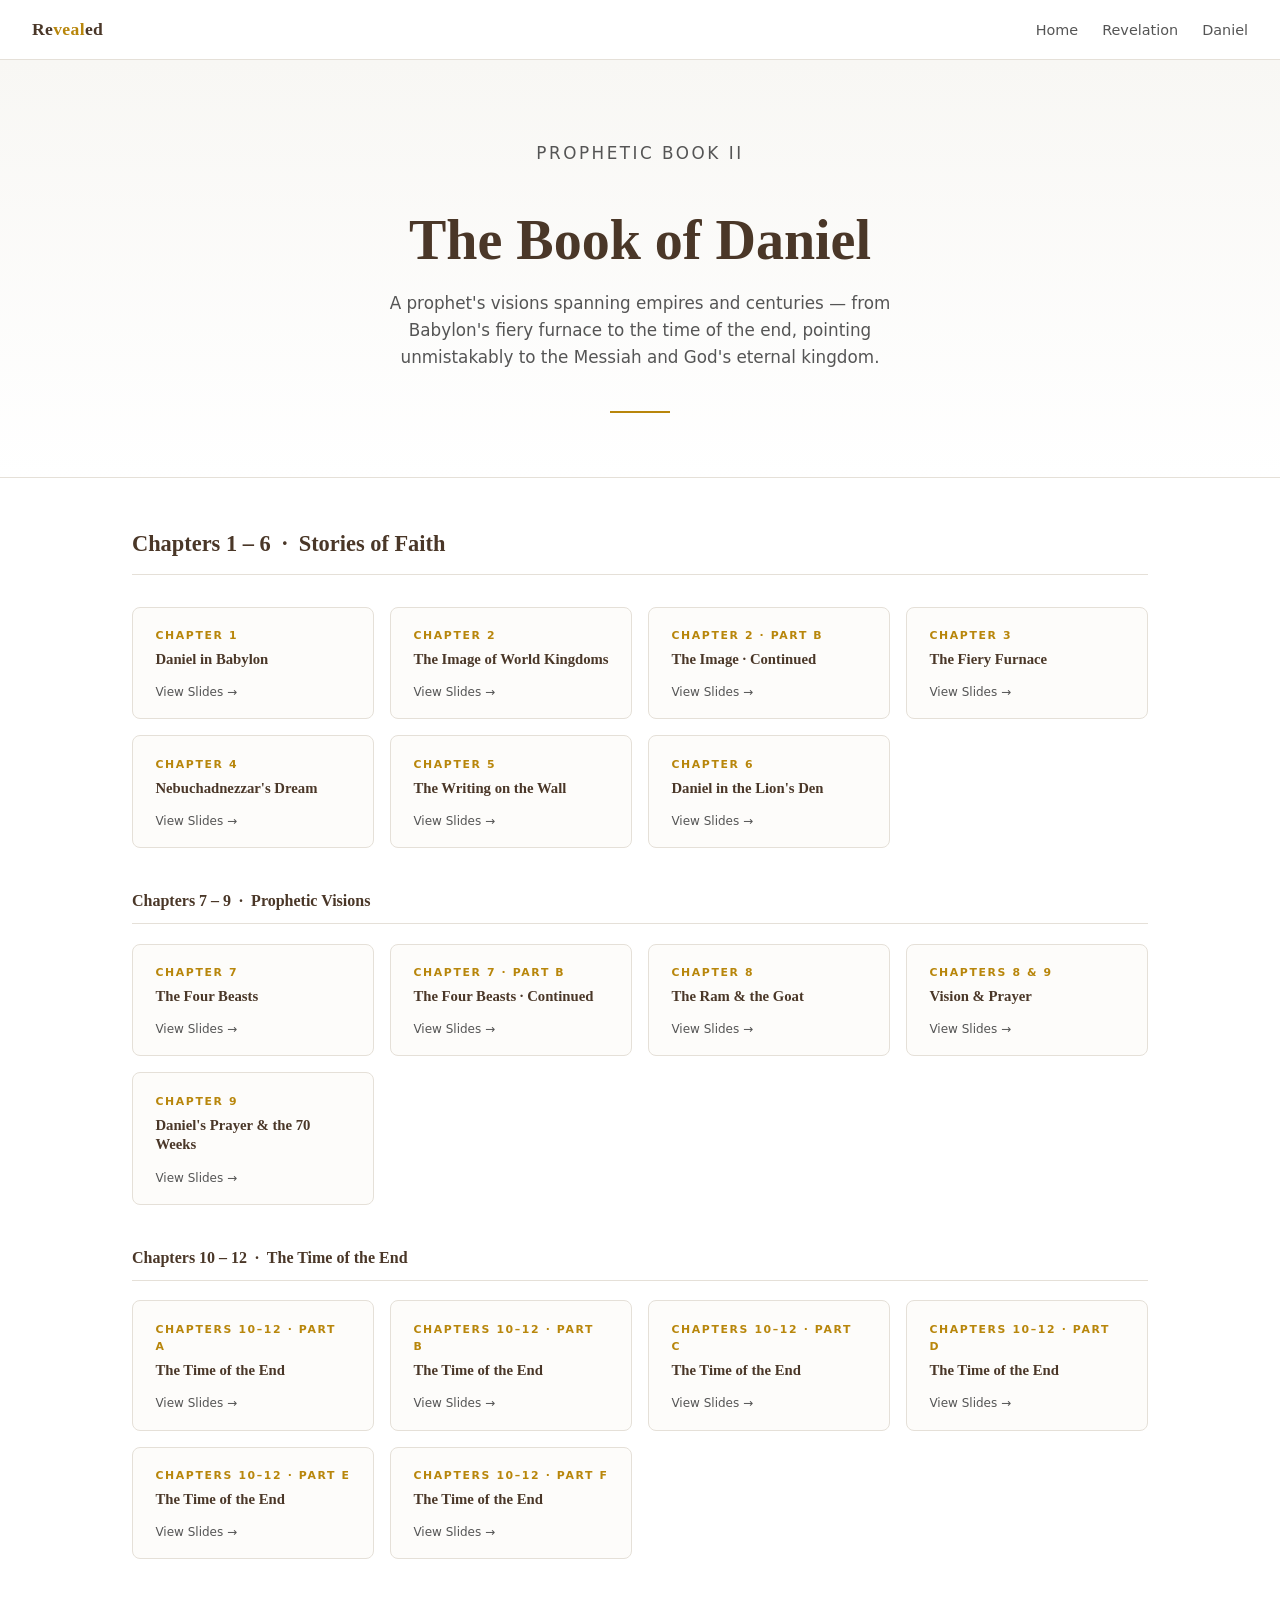
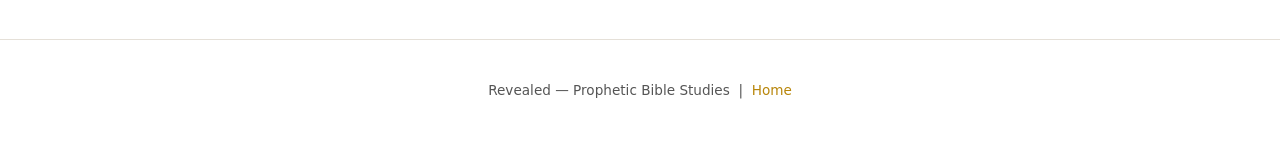
==== daniel.html @ 1c11ea84 "Add chapter navigation — Revelation and Daniel chapter list pages with dynamic viewer - Add revelati" ====
<!DOCTYPE html>
<html lang="en">
<head>
  <meta charset="UTF-8" />
  <meta name="viewport" content="width=device-width, initial-scale=1.0" />
  <title>The Book of Daniel — Revealed</title>
  <link rel="stylesheet" href="assets/style.css" />
</head>
<body>

  <nav>
    <a class="nav-brand" href="index.html">Re<span>veal</span>ed</a>
    <ul class="nav-links">
      <li><a href="index.html">Home</a></li>
      <li><a href="revelation.html">Revelation</a></li>
      <li><a href="daniel.html">Daniel</a></li>
    </ul>
  </nav>

  <section class="hero">
    <p class="hero-eyebrow">Prophetic Book II</p>
    <h1>The Book of Daniel</h1>
    <p>A prophet's visions spanning empires and centuries — from Babylon's fiery furnace to the time of the end, pointing unmistakably to the Messiah and God's eternal kingdom.</p>
    <div class="hero-divider"></div>
  </section>

  <section class="chapter-list-section">

    <h2 class="section-title">Chapters 1 – 6 &nbsp;&middot;&nbsp; Stories of Faith</h2>
    <div class="chapter-grid">

      <a class="chapter-card" href="viewer.html?file=Daniel/Daniel-1.pps&title=Daniel%20Chapter%201&book=The%20Book%20of%20Daniel&sub=Daniel%20in%20Babylon&back=daniel.html&backLabel=Daniel">
        <span class="chapter-label">Chapter 1</span>
        <h3>Daniel in Babylon</h3>
        <span class="chapter-arrow">View Slides &rarr;</span>
      </a>

      <a class="chapter-card" href="viewer.html?file=Daniel/Daniel-2.pps&title=Daniel%20Chapter%202&book=The%20Book%20of%20Daniel&sub=The%20Image%20of%20World%20Kingdoms&back=daniel.html&backLabel=Daniel">
        <span class="chapter-label">Chapter 2</span>
        <h3>The Image of World Kingdoms</h3>
        <span class="chapter-arrow">View Slides &rarr;</span>
      </a>

      <a class="chapter-card" href="viewer.html?file=Daniel/Daniel-2b.pps&title=Daniel%20Chapter%202B&book=The%20Book%20of%20Daniel&sub=The%20Image%20%C2%B7%20Continued&back=daniel.html&backLabel=Daniel">
        <span class="chapter-label">Chapter 2 &middot; Part B</span>
        <h3>The Image &middot; Continued</h3>
        <span class="chapter-arrow">View Slides &rarr;</span>
      </a>

      <a class="chapter-card" href="viewer.html?file=Daniel/Daniel-3.pps&title=Daniel%20Chapter%203&book=The%20Book%20of%20Daniel&sub=The%20Fiery%20Furnace&back=daniel.html&backLabel=Daniel">
        <span class="chapter-label">Chapter 3</span>
        <h3>The Fiery Furnace</h3>
        <span class="chapter-arrow">View Slides &rarr;</span>
      </a>

      <a class="chapter-card" href="viewer.html?file=Daniel/Daniel-4.pps&title=Daniel%20Chapter%204&book=The%20Book%20of%20Daniel&sub=Nebuchadnezzar%27s%20Dream&back=daniel.html&backLabel=Daniel">
        <span class="chapter-label">Chapter 4</span>
        <h3>Nebuchadnezzar's Dream</h3>
        <span class="chapter-arrow">View Slides &rarr;</span>
      </a>

      <a class="chapter-card" href="viewer.html?file=Daniel/Daniel-5.pps&title=Daniel%20Chapter%205&book=The%20Book%20of%20Daniel&sub=The%20Writing%20on%20the%20Wall&back=daniel.html&backLabel=Daniel">
        <span class="chapter-label">Chapter 5</span>
        <h3>The Writing on the Wall</h3>
        <span class="chapter-arrow">View Slides &rarr;</span>
      </a>

      <a class="chapter-card" href="viewer.html?file=Daniel/Daniel-6.pps&title=Daniel%20Chapter%206&book=The%20Book%20of%20Daniel&sub=Daniel%20in%20the%20Lion%27s%20Den&back=daniel.html&backLabel=Daniel">
        <span class="chapter-label">Chapter 6</span>
        <h3>Daniel in the Lion's Den</h3>
        <span class="chapter-arrow">View Slides &rarr;</span>
      </a>

    </div>

    <h2 class="chapter-divider">Chapters 7 – 9 &nbsp;&middot;&nbsp; Prophetic Visions</h2>
    <div class="chapter-grid">

      <a class="chapter-card" href="viewer.html?file=Daniel/DANIEL%207-.pps&title=Daniel%20Chapter%207&book=The%20Book%20of%20Daniel&sub=The%20Four%20Beasts&back=daniel.html&backLabel=Daniel">
        <span class="chapter-label">Chapter 7</span>
        <h3>The Four Beasts</h3>
        <span class="chapter-arrow">View Slides &rarr;</span>
      </a>

      <a class="chapter-card" href="viewer.html?file=Daniel/DANIEL%207b-.pps&title=Daniel%20Chapter%207B&book=The%20Book%20of%20Daniel&sub=The%20Four%20Beasts%20%C2%B7%20Continued&back=daniel.html&backLabel=Daniel">
        <span class="chapter-label">Chapter 7 &middot; Part B</span>
        <h3>The Four Beasts &middot; Continued</h3>
        <span class="chapter-arrow">View Slides &rarr;</span>
      </a>

      <a class="chapter-card" href="viewer.html?file=Daniel/DANIEL%208-.pps&title=Daniel%20Chapter%208&book=The%20Book%20of%20Daniel&sub=The%20Ram%20%26%20the%20Goat&back=daniel.html&backLabel=Daniel">
        <span class="chapter-label">Chapter 8</span>
        <h3>The Ram &amp; the Goat</h3>
        <span class="chapter-arrow">View Slides &rarr;</span>
      </a>

      <a class="chapter-card" href="viewer.html?file=Daniel/DANIEL%208%20%26%209.pps&title=Daniel%20Chapters%208%20%26%209&book=The%20Book%20of%20Daniel&sub=Vision%20%26%20Prayer&back=daniel.html&backLabel=Daniel">
        <span class="chapter-label">Chapters 8 &amp; 9</span>
        <h3>Vision &amp; Prayer</h3>
        <span class="chapter-arrow">View Slides &rarr;</span>
      </a>

      <a class="chapter-card" href="viewer.html?file=Daniel/Daniel%209.pps&title=Daniel%20Chapter%209&book=The%20Book%20of%20Daniel&sub=Daniel%27s%20Prayer%20%26%20the%2070%20Weeks&back=daniel.html&backLabel=Daniel">
        <span class="chapter-label">Chapter 9</span>
        <h3>Daniel's Prayer &amp; the 70 Weeks</h3>
        <span class="chapter-arrow">View Slides &rarr;</span>
      </a>

    </div>

    <h2 class="chapter-divider">Chapters 10 – 12 &nbsp;&middot;&nbsp; The Time of the End</h2>
    <div class="chapter-grid">

      <a class="chapter-card" href="viewer.html?file=Daniel/DANIEL%2010-12A.pps&title=Daniel%2010%E2%80%9312%20%C2%B7%20Part%20A&book=The%20Book%20of%20Daniel&sub=The%20Time%20of%20the%20End&back=daniel.html&backLabel=Daniel">
        <span class="chapter-label">Chapters 10–12 &middot; Part A</span>
        <h3>The Time of the End</h3>
        <span class="chapter-arrow">View Slides &rarr;</span>
      </a>

      <a class="chapter-card" href="viewer.html?file=Daniel/DANIEL%2010-12B.pps&title=Daniel%2010%E2%80%9312%20%C2%B7%20Part%20B&book=The%20Book%20of%20Daniel&sub=The%20Time%20of%20the%20End&back=daniel.html&backLabel=Daniel">
        <span class="chapter-label">Chapters 10–12 &middot; Part B</span>
        <h3>The Time of the End</h3>
        <span class="chapter-arrow">View Slides &rarr;</span>
      </a>

      <a class="chapter-card" href="viewer.html?file=Daniel/DANIEL%2010-12C.pps&title=Daniel%2010%E2%80%9312%20%C2%B7%20Part%20C&book=The%20Book%20of%20Daniel&sub=The%20Time%20of%20the%20End&back=daniel.html&backLabel=Daniel">
        <span class="chapter-label">Chapters 10–12 &middot; Part C</span>
        <h3>The Time of the End</h3>
        <span class="chapter-arrow">View Slides &rarr;</span>
      </a>

      <a class="chapter-card" href="viewer.html?file=Daniel/DANIEL%2010-12D.pps&title=Daniel%2010%E2%80%9312%20%C2%B7%20Part%20D&book=The%20Book%20of%20Daniel&sub=The%20Time%20of%20the%20End&back=daniel.html&backLabel=Daniel">
        <span class="chapter-label">Chapters 10–12 &middot; Part D</span>
        <h3>The Time of the End</h3>
        <span class="chapter-arrow">View Slides &rarr;</span>
      </a>

      <a class="chapter-card" href="viewer.html?file=Daniel/DANIEL%2010-12E.pps&title=Daniel%2010%E2%80%9312%20%C2%B7%20Part%20E&book=The%20Book%20of%20Daniel&sub=The%20Time%20of%20the%20End&back=daniel.html&backLabel=Daniel">
        <span class="chapter-label">Chapters 10–12 &middot; Part E</span>
        <h3>The Time of the End</h3>
        <span class="chapter-arrow">View Slides &rarr;</span>
      </a>

      <a class="chapter-card" href="viewer.html?file=Daniel/DANIEL%2010-12F.pps&title=Daniel%2010%E2%80%9312%20%C2%B7%20Part%20F&book=The%20Book%20of%20Daniel&sub=The%20Time%20of%20the%20End&back=daniel.html&backLabel=Daniel">
        <span class="chapter-label">Chapters 10–12 &middot; Part F</span>
        <h3>The Time of the End</h3>
        <span class="chapter-arrow">View Slides &rarr;</span>
      </a>

    </div>

  </section>

  <footer>
    <p>Revealed &mdash; Prophetic Bible Studies &nbsp;|&nbsp; <a href="index.html">Home</a></p>
  </footer>

</body>
</html>
---- assets/style.css ----
*, *::before, *::after { box-sizing: border-box; margin: 0; padding: 0; }

:root {
  --gold: #b8860b;
  --gold-light: #d4a017;
  --text: #1a1a1a;
  --text-muted: #555;
  --bg: #ffffff;
  --bg-soft: #f8f7f4;
  --bg-card: #fdfcfa;
  --border: #e5e0d8;
  --accent: #4a3728;
  --serif: 'Georgia', 'Times New Roman', serif;
  --sans: 'Segoe UI', system-ui, -apple-system, sans-serif;
}

html { scroll-behavior: smooth; }

body {
  font-family: var(--sans);
  color: var(--text);
  background: var(--bg);
  line-height: 1.6;
}

/* ── NAV ── */
nav {
  position: sticky;
  top: 0;
  z-index: 100;
  background: var(--bg);
  border-bottom: 1px solid var(--border);
  padding: 0 2rem;
  display: flex;
  align-items: center;
  justify-content: space-between;
  height: 60px;
}

.nav-brand {
  font-family: var(--serif);
  font-size: 1.1rem;
  font-weight: bold;
  color: var(--accent);
  text-decoration: none;
  letter-spacing: 0.02em;
}

.nav-brand span { color: var(--gold); }

.nav-links { display: flex; gap: 1.5rem; list-style: none; }
.nav-links a {
  text-decoration: none;
  color: var(--text-muted);
  font-size: 0.9rem;
  transition: color 0.2s;
}
.nav-links a:hover { color: var(--gold); }

/* ── HOME PAGE ── */
.hero {
  text-align: center;
  padding: 5rem 2rem 4rem;
  background: linear-gradient(180deg, var(--bg-soft) 0%, var(--bg) 100%);
  border-bottom: 1px solid var(--border);
}

.hero-eyebrow {
  font-size: 0.8rem;
  letter-spacing: 0.15em;
  text-transform: uppercase;
  color: var(--gold);
  margin-bottom: 1rem;
}

.hero h1 {
  font-family: var(--serif);
  font-size: clamp(2rem, 5vw, 3.5rem);
  color: var(--accent);
  margin-bottom: 1rem;
  line-height: 1.2;
}

.hero p {
  max-width: 560px;
  margin: 0 auto 2.5rem;
  color: var(--text-muted);
  font-size: 1.05rem;
}

.hero-divider {
  width: 60px;
  height: 2px;
  background: var(--gold);
  margin: 0 auto;
}

/* ── BOOK GRID ── */
.books-section {
  padding: 4rem 2rem;
  max-width: 1000px;
  margin: 0 auto;
}

.section-title {
  font-family: var(--serif);
  font-size: 1.4rem;
  color: var(--accent);
  margin-bottom: 2rem;
  padding-bottom: 0.75rem;
  border-bottom: 1px solid var(--border);
}

.books-grid {
  display: grid;
  grid-template-columns: repeat(auto-fill, minmax(280px, 1fr));
  gap: 1.5rem;
}

.book-card {
  background: var(--bg-card);
  border: 1px solid var(--border);
  border-radius: 8px;
  padding: 2rem;
  text-decoration: none;
  color: inherit;
  transition: box-shadow 0.2s, transform 0.2s;
  display: block;
}

.book-card:hover {
  box-shadow: 0 4px 20px rgba(0,0,0,0.08);
  transform: translateY(-2px);
}

.book-card.coming-soon { opacity: 0.5; pointer-events: none; }

.book-number {
  font-size: 0.75rem;
  letter-spacing: 0.12em;
  text-transform: uppercase;
  color: var(--gold);
  margin-bottom: 0.5rem;
}

.book-card h2 {
  font-family: var(--serif);
  font-size: 1.5rem;
  color: var(--accent);
  margin-bottom: 0.75rem;
}

.book-card p {
  font-size: 0.9rem;
  color: var(--text-muted);
  line-height: 1.6;
  margin-bottom: 1.25rem;
}

.book-meta {
  display: flex;
  align-items: center;
  gap: 0.75rem;
  font-size: 0.8rem;
  color: var(--text-muted);
}

.book-meta .tag {
  background: var(--bg-soft);
  border: 1px solid var(--border);
  border-radius: 20px;
  padding: 0.2rem 0.65rem;
}

.book-meta .tag.available {
  background: #f0faf0;
  border-color: #c3e6c3;
  color: #2d6a2d;
}

/* ── CHAPTER PAGE ── */
.chapter-header {
  background: var(--bg-soft);
  border-bottom: 1px solid var(--border);
  padding: 3rem 2rem 2rem;
  text-align: center;
}

.chapter-header .eyebrow {
  font-size: 0.78rem;
  letter-spacing: 0.15em;
  text-transform: uppercase;
  color: var(--gold);
  margin-bottom: 0.75rem;
}

.chapter-header h1 {
  font-family: var(--serif);
  font-size: clamp(1.8rem, 4vw, 2.8rem);
  color: var(--accent);
  margin-bottom: 0.5rem;
}

.chapter-header .subtitle {
  color: var(--text-muted);
  font-size: 1rem;
}

/* ── MODE TOGGLE ── */
.mode-bar {
  display: flex;
  align-items: center;
  justify-content: center;
  gap: 0.5rem;
  padding: 1rem 2rem;
  border-bottom: 1px solid var(--border);
  background: var(--bg);
}

.mode-btn {
  display: flex;
  align-items: center;
  gap: 0.4rem;
  padding: 0.45rem 1.1rem;
  border-radius: 6px;
  border: 1px solid var(--border);
  background: var(--bg);
  color: var(--text-muted);
  font-size: 0.875rem;
  cursor: pointer;
  transition: all 0.2s;
}

.mode-btn:hover { border-color: var(--gold); color: var(--gold); }

.mode-btn.active {
  background: var(--accent);
  border-color: var(--accent);
  color: #fff;
}

/* ── SLIDE VIEW ── */
#slide-view {
  max-width: 800px;
  margin: 0 auto;
  padding: 2.5rem 2rem 4rem;
}

.slide-counter {
  text-align: center;
  font-size: 0.8rem;
  color: var(--text-muted);
  margin-bottom: 1.5rem;
  letter-spacing: 0.05em;
}

.slide-card {
  background: var(--bg-card);
  border: 1px solid var(--border);
  border-radius: 10px;
  padding: 2.5rem;
  min-height: 280px;
  display: flex;
  flex-direction: column;
  justify-content: center;
  margin-bottom: 1.5rem;
}

.slide-tag {
  font-size: 0.75rem;
  letter-spacing: 0.12em;
  text-transform: uppercase;
  color: var(--gold);
  margin-bottom: 1rem;
  font-weight: 600;
}

.slide-card h2 {
  font-family: var(--serif);
  font-size: 1.4rem;
  color: var(--accent);
  margin-bottom: 1.25rem;
  line-height: 1.4;
}

.slide-card .verse {
  font-family: var(--serif);
  font-style: italic;
  font-size: 1.05rem;
  color: var(--accent);
  border-left: 3px solid var(--gold);
  padding-left: 1rem;
  margin-bottom: 1.25rem;
  line-height: 1.7;
}

.slide-card p {
  color: var(--text-muted);
  line-height: 1.75;
  font-size: 0.975rem;
}

.slide-card p + p { margin-top: 0.75rem; }

.slide-nav {
  display: flex;
  align-items: center;
  justify-content: center;
  gap: 1rem;
}

.slide-nav button {
  display: flex;
  align-items: center;
  gap: 0.4rem;
  padding: 0.6rem 1.4rem;
  border-radius: 6px;
  border: 1px solid var(--border);
  background: var(--bg);
  color: var(--text);
  font-size: 0.9rem;
  cursor: pointer;
  transition: all 0.2s;
}

.slide-nav button:hover:not(:disabled) {
  border-color: var(--gold);
  color: var(--gold);
}

.slide-nav button:disabled { opacity: 0.3; cursor: not-allowed; }

.slide-nav .slide-dots {
  display: flex;
  gap: 5px;
  flex-wrap: wrap;
  justify-content: center;
  max-width: 300px;
}

.slide-dot {
  width: 7px;
  height: 7px;
  border-radius: 50%;
  background: var(--border);
  border: none;
  cursor: pointer;
  padding: 0;
  transition: background 0.2s;
}

.slide-dot.active { background: var(--gold); }

/* ── READER VIEW ── */
#reader-view {
  max-width: 720px;
  margin: 0 auto;
  padding: 3rem 2rem 5rem;
}

.reader-section {
  margin-bottom: 3rem;
}

.reader-section .ref {
  font-size: 0.78rem;
  letter-spacing: 0.12em;
  text-transform: uppercase;
  color: var(--gold);
  font-weight: 600;
  margin-bottom: 0.5rem;
}

.reader-section h3 {
  font-family: var(--serif);
  font-size: 1.3rem;
  color: var(--accent);
  margin-bottom: 1rem;
}

.reader-section blockquote {
  font-family: var(--serif);
  font-style: italic;
  font-size: 1rem;
  color: var(--accent);
  border-left: 3px solid var(--gold);
  padding: 0.75rem 1.25rem;
  margin: 0 0 1rem 0;
  background: var(--bg-soft);
  border-radius: 0 4px 4px 0;
  line-height: 1.7;
}

.reader-section p {
  color: var(--text-muted);
  line-height: 1.8;
  font-size: 0.975rem;
  margin-bottom: 0.75rem;
}

.reader-divider {
  border: none;
  border-top: 1px solid var(--border);
  margin: 3rem 0;
}

/* ── FOOTER ── */
footer {
  text-align: center;
  padding: 2.5rem 2rem;
  border-top: 1px solid var(--border);
  color: var(--text-muted);
  font-size: 0.85rem;
}

footer a { color: var(--gold); text-decoration: none; }

/* ── CHAPTER LIST PAGE ── */
.chapter-list-section {
  max-width: 1080px;
  margin: 0 auto;
  padding: 3rem 2rem 5rem;
}

.chapter-grid {
  display: grid;
  grid-template-columns: repeat(auto-fill, minmax(200px, 1fr));
  gap: 1rem;
}

.chapter-card {
  display: flex;
  flex-direction: column;
  background: var(--bg-card);
  border: 1px solid var(--border);
  border-radius: 8px;
  padding: 1.2rem 1.4rem 1rem;
  text-decoration: none;
  color: inherit;
  transition: box-shadow 0.2s, transform 0.2s, border-color 0.2s;
  gap: 0.35rem;
}

.chapter-card:hover {
  box-shadow: 0 4px 18px rgba(0,0,0,0.09);
  transform: translateY(-2px);
  border-color: var(--gold-light);
}

.chapter-label {
  font-size: 0.68rem;
  letter-spacing: 0.15em;
  text-transform: uppercase;
  color: var(--gold);
  font-weight: 600;
}

.chapter-card h3 {
  font-family: var(--serif);
  font-size: 0.92rem;
  color: var(--accent);
  line-height: 1.35;
  flex: 1;
}

.chapter-arrow {
  font-size: 0.75rem;
  color: var(--text-muted);
  margin-top: 0.5rem;
  transition: color 0.2s;
}

.chapter-card:hover .chapter-arrow { color: var(--gold); }

.chapter-divider {
  font-family: var(--serif);
  font-size: 1rem;
  color: var(--accent);
  margin: 2.5rem 0 1.2rem;
  padding-bottom: 0.6rem;
  border-bottom: 1px solid var(--border);
}

/* Back breadcrumb in chapter header */
.back-crumb {
  display: inline-flex;
  align-items: center;
  gap: 0.3rem;
  font-size: 0.78rem;
  color: var(--text-muted);
  text-decoration: none;
  margin-bottom: 0.75rem;
  transition: color 0.2s;
}
.back-crumb:hover { color: var(--gold); }

/* ── RESPONSIVE ── */
@media (max-width: 600px) {
  nav { padding: 0 1rem; }
  .hero { padding: 3rem 1.5rem 3rem; }
  .books-section { padding: 2.5rem 1.5rem; }
  .slide-card { padding: 1.75rem; }
  #slide-view, #reader-view { padding-left: 1.25rem; padding-right: 1.25rem; }
  .slide-dots { max-width: 200px; }
}
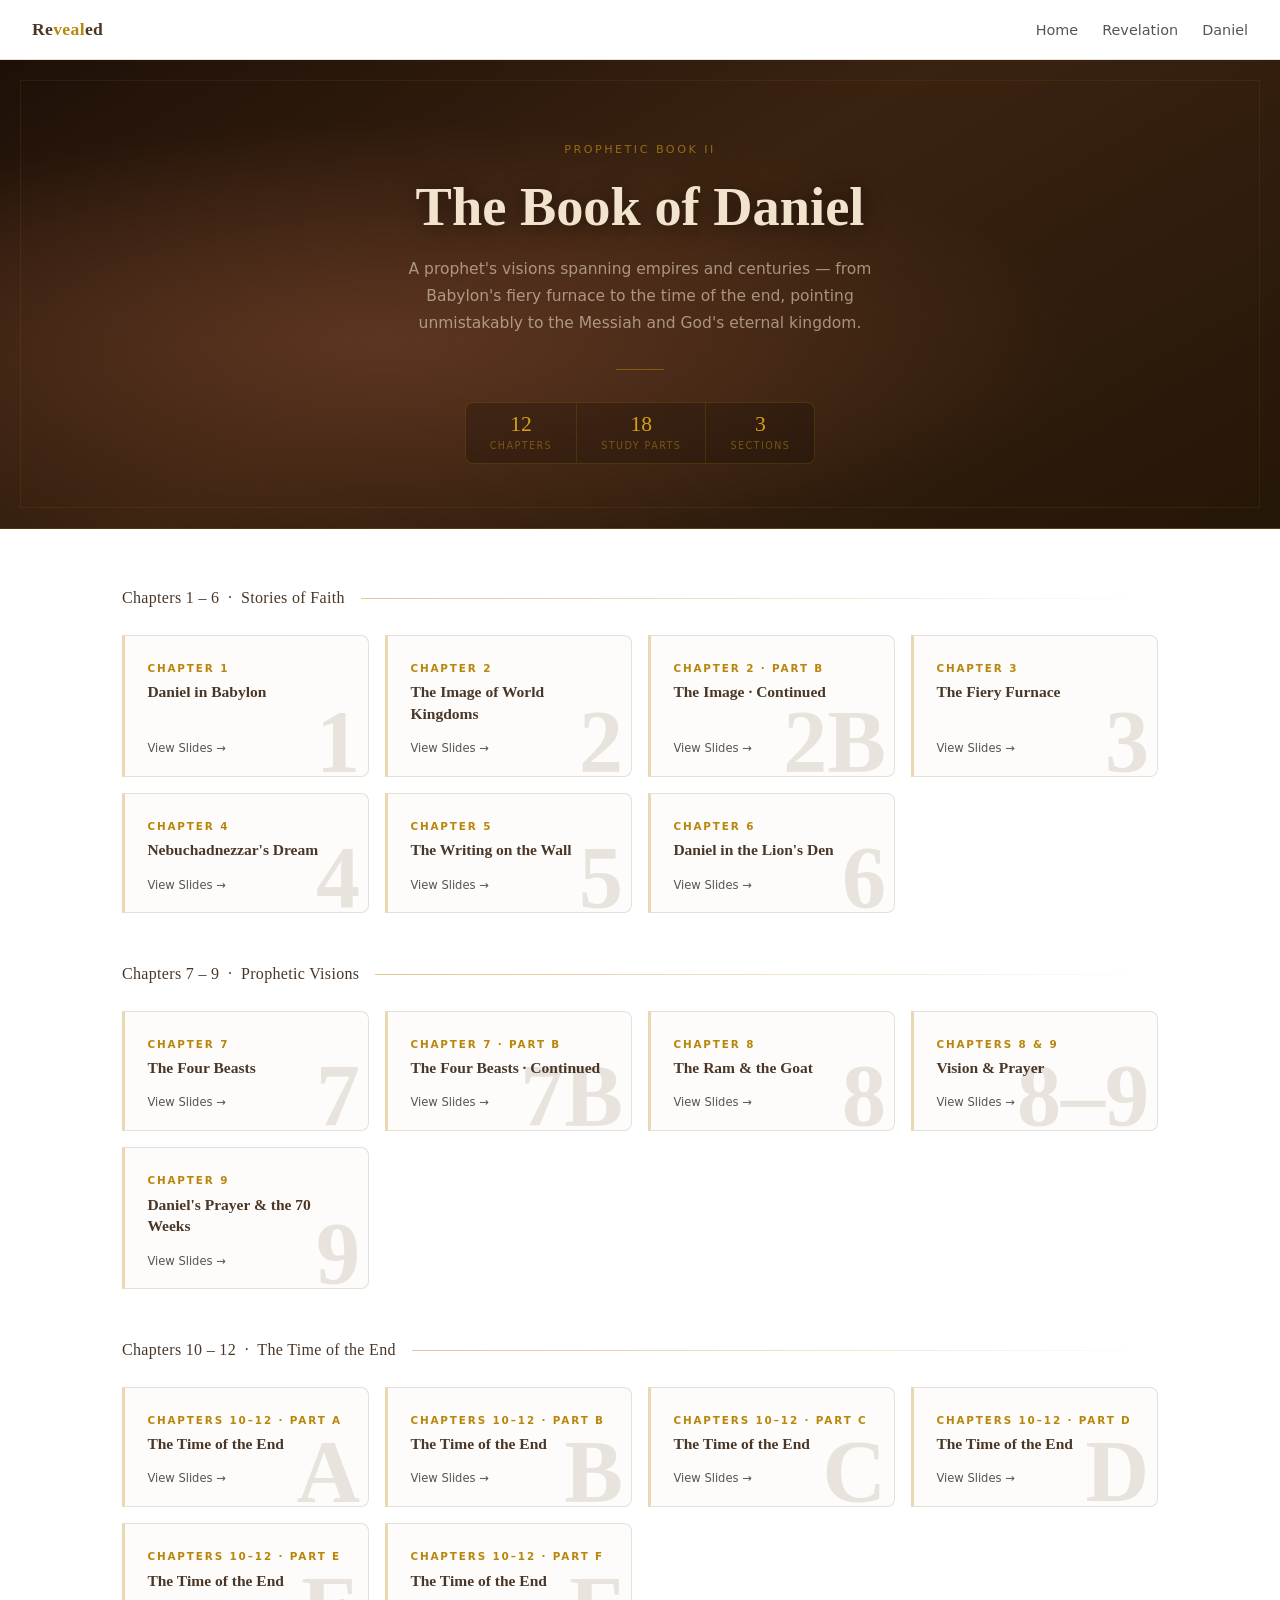
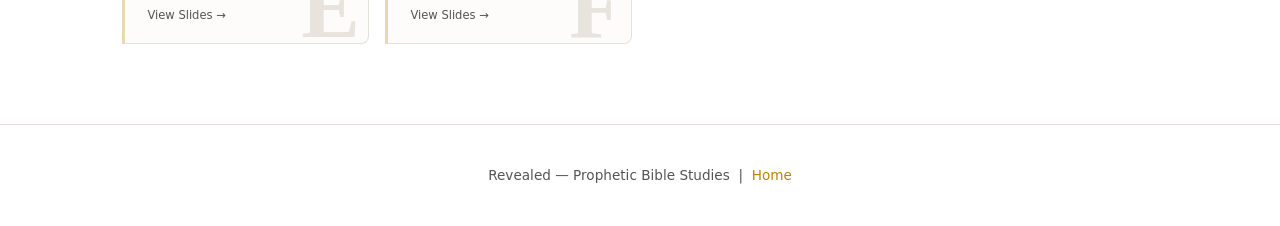
==== commit 17df89de: "Polish chapter list pages with dark leather hero, card watermarks, and gold accents - Add .book-hero" ====
--- a/daniel.html
+++ b/daniel.html
@@ -17,136 +17,160 @@
     </ul>
   </nav>
 
-  <section class="hero">
+  <!-- Dark leather hero -->
+  <section class="book-hero">
     <p class="hero-eyebrow">Prophetic Book II</p>
     <h1>The Book of Daniel</h1>
     <p>A prophet's visions spanning empires and centuries — from Babylon's fiery furnace to the time of the end, pointing unmistakably to the Messiah and God's eternal kingdom.</p>
-    <div class="hero-divider"></div>
+    <div class="book-hero-rule"></div>
+    <div class="book-hero-stats">
+      <div class="book-stat">
+        <span class="stat-num">12</span>
+        <span class="stat-label">Chapters</span>
+      </div>
+      <div class="book-stat">
+        <span class="stat-num">18</span>
+        <span class="stat-label">Study Parts</span>
+      </div>
+      <div class="book-stat">
+        <span class="stat-num">3</span>
+        <span class="stat-label">Sections</span>
+      </div>
+    </div>
   </section>
 
   <section class="chapter-list-section">
 
-    <h2 class="section-title">Chapters 1 – 6 &nbsp;&middot;&nbsp; Stories of Faith</h2>
-    <div class="chapter-grid">
+    <!-- ── Section 1 ── -->
+    <div class="chapter-group">
+      <h2 class="chapter-section-title">Chapters 1 – 6 &nbsp;&middot;&nbsp; Stories of Faith</h2>
+      <div class="chapter-grid">
 
-      <a class="chapter-card" href="viewer.html?file=Daniel/Daniel-1.pps&title=Daniel%20Chapter%201&book=The%20Book%20of%20Daniel&sub=Daniel%20in%20Babylon&back=daniel.html&backLabel=Daniel">
-        <span class="chapter-label">Chapter 1</span>
-        <h3>Daniel in Babylon</h3>
-        <span class="chapter-arrow">View Slides &rarr;</span>
-      </a>
+        <a class="chapter-card" data-num="1" href="viewer.html?file=Daniel/Daniel-1.pps&title=Daniel%20Chapter%201&book=The%20Book%20of%20Daniel&sub=Daniel%20in%20Babylon&back=daniel.html&backLabel=Daniel">
+          <span class="chapter-label">Chapter 1</span>
+          <h3>Daniel in Babylon</h3>
+          <span class="chapter-type">View Slides &rarr;</span>
+        </a>
 
-      <a class="chapter-card" href="viewer.html?file=Daniel/Daniel-2.pps&title=Daniel%20Chapter%202&book=The%20Book%20of%20Daniel&sub=The%20Image%20of%20World%20Kingdoms&back=daniel.html&backLabel=Daniel">
-        <span class="chapter-label">Chapter 2</span>
-        <h3>The Image of World Kingdoms</h3>
-        <span class="chapter-arrow">View Slides &rarr;</span>
-      </a>
+        <a class="chapter-card" data-num="2" href="viewer.html?file=Daniel/Daniel-2.pps&title=Daniel%20Chapter%202&book=The%20Book%20of%20Daniel&sub=The%20Image%20of%20World%20Kingdoms&back=daniel.html&backLabel=Daniel">
+          <span class="chapter-label">Chapter 2</span>
+          <h3>The Image of World Kingdoms</h3>
+          <span class="chapter-type">View Slides &rarr;</span>
+        </a>
 
-      <a class="chapter-card" href="viewer.html?file=Daniel/Daniel-2b.pps&title=Daniel%20Chapter%202B&book=The%20Book%20of%20Daniel&sub=The%20Image%20%C2%B7%20Continued&back=daniel.html&backLabel=Daniel">
-        <span class="chapter-label">Chapter 2 &middot; Part B</span>
-        <h3>The Image &middot; Continued</h3>
-        <span class="chapter-arrow">View Slides &rarr;</span>
-      </a>
+        <a class="chapter-card" data-num="2B" href="viewer.html?file=Daniel/Daniel-2b.pps&title=Daniel%20Chapter%202B&book=The%20Book%20of%20Daniel&sub=The%20Image%20%C2%B7%20Continued&back=daniel.html&backLabel=Daniel">
+          <span class="chapter-label">Chapter 2 &middot; Part B</span>
+          <h3>The Image &middot; Continued</h3>
+          <span class="chapter-type">View Slides &rarr;</span>
+        </a>
 
-      <a class="chapter-card" href="viewer.html?file=Daniel/Daniel-3.pps&title=Daniel%20Chapter%203&book=The%20Book%20of%20Daniel&sub=The%20Fiery%20Furnace&back=daniel.html&backLabel=Daniel">
-        <span class="chapter-label">Chapter 3</span>
-        <h3>The Fiery Furnace</h3>
-        <span class="chapter-arrow">View Slides &rarr;</span>
-      </a>
+        <a class="chapter-card" data-num="3" href="viewer.html?file=Daniel/Daniel-3.pps&title=Daniel%20Chapter%203&book=The%20Book%20of%20Daniel&sub=The%20Fiery%20Furnace&back=daniel.html&backLabel=Daniel">
+          <span class="chapter-label">Chapter 3</span>
+          <h3>The Fiery Furnace</h3>
+          <span class="chapter-type">View Slides &rarr;</span>
+        </a>
 
-      <a class="chapter-card" href="viewer.html?file=Daniel/Daniel-4.pps&title=Daniel%20Chapter%204&book=The%20Book%20of%20Daniel&sub=Nebuchadnezzar%27s%20Dream&back=daniel.html&backLabel=Daniel">
-        <span class="chapter-label">Chapter 4</span>
-        <h3>Nebuchadnezzar's Dream</h3>
-        <span class="chapter-arrow">View Slides &rarr;</span>
-      </a>
+        <a class="chapter-card" data-num="4" href="viewer.html?file=Daniel/Daniel-4.pps&title=Daniel%20Chapter%204&book=The%20Book%20of%20Daniel&sub=Nebuchadnezzar%27s%20Dream&back=daniel.html&backLabel=Daniel">
+          <span class="chapter-label">Chapter 4</span>
+          <h3>Nebuchadnezzar's Dream</h3>
+          <span class="chapter-type">View Slides &rarr;</span>
+        </a>
 
-      <a class="chapter-card" href="viewer.html?file=Daniel/Daniel-5.pps&title=Daniel%20Chapter%205&book=The%20Book%20of%20Daniel&sub=The%20Writing%20on%20the%20Wall&back=daniel.html&backLabel=Daniel">
-        <span class="chapter-label">Chapter 5</span>
-        <h3>The Writing on the Wall</h3>
-        <span class="chapter-arrow">View Slides &rarr;</span>
-      </a>
+        <a class="chapter-card" data-num="5" href="viewer.html?file=Daniel/Daniel-5.pps&title=Daniel%20Chapter%205&book=The%20Book%20of%20Daniel&sub=The%20Writing%20on%20the%20Wall&back=daniel.html&backLabel=Daniel">
+          <span class="chapter-label">Chapter 5</span>
+          <h3>The Writing on the Wall</h3>
+          <span class="chapter-type">View Slides &rarr;</span>
+        </a>
 
-      <a class="chapter-card" href="viewer.html?file=Daniel/Daniel-6.pps&title=Daniel%20Chapter%206&book=The%20Book%20of%20Daniel&sub=Daniel%20in%20the%20Lion%27s%20Den&back=daniel.html&backLabel=Daniel">
-        <span class="chapter-label">Chapter 6</span>
-        <h3>Daniel in the Lion's Den</h3>
-        <span class="chapter-arrow">View Slides &rarr;</span>
-      </a>
+        <a class="chapter-card" data-num="6" href="viewer.html?file=Daniel/Daniel-6.pps&title=Daniel%20Chapter%206&book=The%20Book%20of%20Daniel&sub=Daniel%20in%20the%20Lion%27s%20Den&back=daniel.html&backLabel=Daniel">
+          <span class="chapter-label">Chapter 6</span>
+          <h3>Daniel in the Lion's Den</h3>
+          <span class="chapter-type">View Slides &rarr;</span>
+        </a>
 
+      </div>
     </div>
 
-    <h2 class="chapter-divider">Chapters 7 – 9 &nbsp;&middot;&nbsp; Prophetic Visions</h2>
-    <div class="chapter-grid">
+    <!-- ── Section 2 ── -->
+    <div class="chapter-group">
+      <h2 class="chapter-section-title">Chapters 7 – 9 &nbsp;&middot;&nbsp; Prophetic Visions</h2>
+      <div class="chapter-grid">
 
-      <a class="chapter-card" href="viewer.html?file=Daniel/DANIEL%207-.pps&title=Daniel%20Chapter%207&book=The%20Book%20of%20Daniel&sub=The%20Four%20Beasts&back=daniel.html&backLabel=Daniel">
-        <span class="chapter-label">Chapter 7</span>
-        <h3>The Four Beasts</h3>
-        <span class="chapter-arrow">View Slides &rarr;</span>
-      </a>
+        <a class="chapter-card" data-num="7" href="viewer.html?file=Daniel/DANIEL%207-.pps&title=Daniel%20Chapter%207&book=The%20Book%20of%20Daniel&sub=The%20Four%20Beasts&back=daniel.html&backLabel=Daniel">
+          <span class="chapter-label">Chapter 7</span>
+          <h3>The Four Beasts</h3>
+          <span class="chapter-type">View Slides &rarr;</span>
+        </a>
 
-      <a class="chapter-card" href="viewer.html?file=Daniel/DANIEL%207b-.pps&title=Daniel%20Chapter%207B&book=The%20Book%20of%20Daniel&sub=The%20Four%20Beasts%20%C2%B7%20Continued&back=daniel.html&backLabel=Daniel">
-        <span class="chapter-label">Chapter 7 &middot; Part B</span>
-        <h3>The Four Beasts &middot; Continued</h3>
-        <span class="chapter-arrow">View Slides &rarr;</span>
-      </a>
+        <a class="chapter-card" data-num="7B" href="viewer.html?file=Daniel/DANIEL%207b-.pps&title=Daniel%20Chapter%207B&book=The%20Book%20of%20Daniel&sub=The%20Four%20Beasts%20%C2%B7%20Continued&back=daniel.html&backLabel=Daniel">
+          <span class="chapter-label">Chapter 7 &middot; Part B</span>
+          <h3>The Four Beasts &middot; Continued</h3>
+          <span class="chapter-type">View Slides &rarr;</span>
+        </a>
 
-      <a class="chapter-card" href="viewer.html?file=Daniel/DANIEL%208-.pps&title=Daniel%20Chapter%208&book=The%20Book%20of%20Daniel&sub=The%20Ram%20%26%20the%20Goat&back=daniel.html&backLabel=Daniel">
-        <span class="chapter-label">Chapter 8</span>
-        <h3>The Ram &amp; the Goat</h3>
-        <span class="chapter-arrow">View Slides &rarr;</span>
-      </a>
+        <a class="chapter-card" data-num="8" href="viewer.html?file=Daniel/DANIEL%208-.pps&title=Daniel%20Chapter%208&book=The%20Book%20of%20Daniel&sub=The%20Ram%20%26%20the%20Goat&back=daniel.html&backLabel=Daniel">
+          <span class="chapter-label">Chapter 8</span>
+          <h3>The Ram &amp; the Goat</h3>
+          <span class="chapter-type">View Slides &rarr;</span>
+        </a>
 
-      <a class="chapter-card" href="viewer.html?file=Daniel/DANIEL%208%20%26%209.pps&title=Daniel%20Chapters%208%20%26%209&book=The%20Book%20of%20Daniel&sub=Vision%20%26%20Prayer&back=daniel.html&backLabel=Daniel">
-        <span class="chapter-label">Chapters 8 &amp; 9</span>
-        <h3>Vision &amp; Prayer</h3>
-        <span class="chapter-arrow">View Slides &rarr;</span>
-      </a>
+        <a class="chapter-card" data-num="8–9" href="viewer.html?file=Daniel/DANIEL%208%20%26%209.pps&title=Daniel%20Chapters%208%20%26%209&book=The%20Book%20of%20Daniel&sub=Vision%20%26%20Prayer&back=daniel.html&backLabel=Daniel">
+          <span class="chapter-label">Chapters 8 &amp; 9</span>
+          <h3>Vision &amp; Prayer</h3>
+          <span class="chapter-type">View Slides &rarr;</span>
+        </a>
 
-      <a class="chapter-card" href="viewer.html?file=Daniel/Daniel%209.pps&title=Daniel%20Chapter%209&book=The%20Book%20of%20Daniel&sub=Daniel%27s%20Prayer%20%26%20the%2070%20Weeks&back=daniel.html&backLabel=Daniel">
-        <span class="chapter-label">Chapter 9</span>
-        <h3>Daniel's Prayer &amp; the 70 Weeks</h3>
-        <span class="chapter-arrow">View Slides &rarr;</span>
-      </a>
+        <a class="chapter-card" data-num="9" href="viewer.html?file=Daniel/Daniel%209.pps&title=Daniel%20Chapter%209&book=The%20Book%20of%20Daniel&sub=Daniel%27s%20Prayer%20%26%20the%2070%20Weeks&back=daniel.html&backLabel=Daniel">
+          <span class="chapter-label">Chapter 9</span>
+          <h3>Daniel's Prayer &amp; the 70 Weeks</h3>
+          <span class="chapter-type">View Slides &rarr;</span>
+        </a>
 
+      </div>
     </div>
 
-    <h2 class="chapter-divider">Chapters 10 – 12 &nbsp;&middot;&nbsp; The Time of the End</h2>
-    <div class="chapter-grid">
+    <!-- ── Section 3 ── -->
+    <div class="chapter-group">
+      <h2 class="chapter-section-title">Chapters 10 – 12 &nbsp;&middot;&nbsp; The Time of the End</h2>
+      <div class="chapter-grid">
 
-      <a class="chapter-card" href="viewer.html?file=Daniel/DANIEL%2010-12A.pps&title=Daniel%2010%E2%80%9312%20%C2%B7%20Part%20A&book=The%20Book%20of%20Daniel&sub=The%20Time%20of%20the%20End&back=daniel.html&backLabel=Daniel">
-        <span class="chapter-label">Chapters 10–12 &middot; Part A</span>
-        <h3>The Time of the End</h3>
-        <span class="chapter-arrow">View Slides &rarr;</span>
-      </a>
+        <a class="chapter-card" data-num="A" href="viewer.html?file=Daniel/DANIEL%2010-12A.pps&title=Daniel%2010%E2%80%9312%20%C2%B7%20Part%20A&book=The%20Book%20of%20Daniel&sub=The%20Time%20of%20the%20End&back=daniel.html&backLabel=Daniel">
+          <span class="chapter-label">Chapters 10–12 &middot; Part A</span>
+          <h3>The Time of the End</h3>
+          <span class="chapter-type">View Slides &rarr;</span>
+        </a>
 
-      <a class="chapter-card" href="viewer.html?file=Daniel/DANIEL%2010-12B.pps&title=Daniel%2010%E2%80%9312%20%C2%B7%20Part%20B&book=The%20Book%20of%20Daniel&sub=The%20Time%20of%20the%20End&back=daniel.html&backLabel=Daniel">
-        <span class="chapter-label">Chapters 10–12 &middot; Part B</span>
-        <h3>The Time of the End</h3>
-        <span class="chapter-arrow">View Slides &rarr;</span>
-      </a>
+        <a class="chapter-card" data-num="B" href="viewer.html?file=Daniel/DANIEL%2010-12B.pps&title=Daniel%2010%E2%80%9312%20%C2%B7%20Part%20B&book=The%20Book%20of%20Daniel&sub=The%20Time%20of%20the%20End&back=daniel.html&backLabel=Daniel">
+          <span class="chapter-label">Chapters 10–12 &middot; Part B</span>
+          <h3>The Time of the End</h3>
+          <span class="chapter-type">View Slides &rarr;</span>
+        </a>
 
-      <a class="chapter-card" href="viewer.html?file=Daniel/DANIEL%2010-12C.pps&title=Daniel%2010%E2%80%9312%20%C2%B7%20Part%20C&book=The%20Book%20of%20Daniel&sub=The%20Time%20of%20the%20End&back=daniel.html&backLabel=Daniel">
-        <span class="chapter-label">Chapters 10–12 &middot; Part C</span>
-        <h3>The Time of the End</h3>
-        <span class="chapter-arrow">View Slides &rarr;</span>
-      </a>
+        <a class="chapter-card" data-num="C" href="viewer.html?file=Daniel/DANIEL%2010-12C.pps&title=Daniel%2010%E2%80%9312%20%C2%B7%20Part%20C&book=The%20Book%20of%20Daniel&sub=The%20Time%20of%20the%20End&back=daniel.html&backLabel=Daniel">
+          <span class="chapter-label">Chapters 10–12 &middot; Part C</span>
+          <h3>The Time of the End</h3>
+          <span class="chapter-type">View Slides &rarr;</span>
+        </a>
 
-      <a class="chapter-card" href="viewer.html?file=Daniel/DANIEL%2010-12D.pps&title=Daniel%2010%E2%80%9312%20%C2%B7%20Part%20D&book=The%20Book%20of%20Daniel&sub=The%20Time%20of%20the%20End&back=daniel.html&backLabel=Daniel">
-        <span class="chapter-label">Chapters 10–12 &middot; Part D</span>
-        <h3>The Time of the End</h3>
-        <span class="chapter-arrow">View Slides &rarr;</span>
-      </a>
+        <a class="chapter-card" data-num="D" href="viewer.html?file=Daniel/DANIEL%2010-12D.pps&title=Daniel%2010%E2%80%9312%20%C2%B7%20Part%20D&book=The%20Book%20of%20Daniel&sub=The%20Time%20of%20the%20End&back=daniel.html&backLabel=Daniel">
+          <span class="chapter-label">Chapters 10–12 &middot; Part D</span>
+          <h3>The Time of the End</h3>
+          <span class="chapter-type">View Slides &rarr;</span>
+        </a>
 
-      <a class="chapter-card" href="viewer.html?file=Daniel/DANIEL%2010-12E.pps&title=Daniel%2010%E2%80%9312%20%C2%B7%20Part%20E&book=The%20Book%20of%20Daniel&sub=The%20Time%20of%20the%20End&back=daniel.html&backLabel=Daniel">
-        <span class="chapter-label">Chapters 10–12 &middot; Part E</span>
-        <h3>The Time of the End</h3>
-        <span class="chapter-arrow">View Slides &rarr;</span>
-      </a>
+        <a class="chapter-card" data-num="E" href="viewer.html?file=Daniel/DANIEL%2010-12E.pps&title=Daniel%2010%E2%80%9312%20%C2%B7%20Part%20E&book=The%20Book%20of%20Daniel&sub=The%20Time%20of%20the%20End&back=daniel.html&backLabel=Daniel">
+          <span class="chapter-label">Chapters 10–12 &middot; Part E</span>
+          <h3>The Time of the End</h3>
+          <span class="chapter-type">View Slides &rarr;</span>
+        </a>
 
-      <a class="chapter-card" href="viewer.html?file=Daniel/DANIEL%2010-12F.pps&title=Daniel%2010%E2%80%9312%20%C2%B7%20Part%20F&book=The%20Book%20of%20Daniel&sub=The%20Time%20of%20the%20End&back=daniel.html&backLabel=Daniel">
-        <span class="chapter-label">Chapters 10–12 &middot; Part F</span>
-        <h3>The Time of the End</h3>
-        <span class="chapter-arrow">View Slides &rarr;</span>
-      </a>
+        <a class="chapter-card" data-num="F" href="viewer.html?file=Daniel/DANIEL%2010-12F.pps&title=Daniel%2010%E2%80%9312%20%C2%B7%20Part%20F&book=The%20Book%20of%20Daniel&sub=The%20Time%20of%20the%20End&back=daniel.html&backLabel=Daniel">
+          <span class="chapter-label">Chapters 10–12 &middot; Part F</span>
+          <h3>The Time of the End</h3>
+          <span class="chapter-type">View Slides &rarr;</span>
+        </a>
 
+      </div>
     </div>
 
   </section>
--- a/assets/style.css
+++ b/assets/style.css
@@ -415,73 +415,229 @@
 
 footer a { color: var(--gold); text-decoration: none; }
 
-/* ── CHAPTER LIST PAGE ── */
+/* ══════════════════════════════════════════
+   BOOK HERO  (dark leather — chapter list pages)
+══════════════════════════════════════════ */
+.book-hero {
+  background:
+    radial-gradient(ellipse at 30% 60%, #5c3520 0%, transparent 55%),
+    linear-gradient(150deg, #1e1008 0%, #3a2210 45%, #241608 100%);
+  padding: 5rem 2rem 4rem;
+  text-align: center;
+  border-bottom: 1px solid rgba(184,134,11,0.3);
+  position: relative;
+  overflow: hidden;
+}
+
+/* Gold filigree inset frame */
+.book-hero::before {
+  content: '';
+  position: absolute;
+  inset: 20px;
+  border: 1px solid rgba(184,134,11,0.1);
+  pointer-events: none;
+}
+
+.book-hero .hero-eyebrow {
+  font-size: 0.7rem;
+  letter-spacing: 0.22em;
+  text-transform: uppercase;
+  color: rgba(212,160,23,0.6);
+  margin-bottom: 1rem;
+}
+
+.book-hero h1 {
+  font-family: var(--serif);
+  font-size: clamp(2rem, 5vw, 3.4rem);
+  color: #f2e4cc;
+  margin-bottom: 1.1rem;
+  line-height: 1.15;
+  text-shadow: 0 2px 20px rgba(0,0,0,0.5);
+}
+
+.book-hero p {
+  color: rgba(242,228,204,0.58);
+  max-width: 520px;
+  margin: 0 auto 2rem;
+  font-size: 0.97rem;
+  line-height: 1.75;
+}
+
+.book-hero-rule {
+  width: 48px;
+  height: 1px;
+  background: rgba(212,160,23,0.4);
+  margin: 0 auto 2rem;
+}
+
+/* Stats pill row */
+.book-hero-stats {
+  display: inline-flex;
+  border: 1px solid rgba(184,134,11,0.22);
+  border-radius: 8px;
+  overflow: hidden;
+  background: rgba(0,0,0,0.2);
+}
+
+.book-stat {
+  padding: 0.65rem 1.5rem;
+  text-align: center;
+  border-right: 1px solid rgba(184,134,11,0.18);
+}
+.book-stat:last-child { border-right: none; }
+
+.stat-num {
+  font-family: var(--serif);
+  font-size: 1.35rem;
+  color: var(--gold-light);
+  line-height: 1;
+  display: block;
+  margin-bottom: 0.15rem;
+}
+
+.stat-label {
+  font-size: 0.6rem;
+  letter-spacing: 0.15em;
+  text-transform: uppercase;
+  color: rgba(212,160,23,0.42);
+  display: block;
+}
+
+/* ══════════════════════════════════════════
+   CHAPTER LIST SECTION
+══════════════════════════════════════════ */
 .chapter-list-section {
-  max-width: 1080px;
+  max-width: 1100px;
   margin: 0 auto;
-  padding: 3rem 2rem 5rem;
-}
-
+  padding: 3.5rem 2rem 5rem;
+}
+
+/* Section heading with trailing gold rule */
+.chapter-section-title {
+  display: flex;
+  align-items: center;
+  gap: 1rem;
+  font-family: var(--serif);
+  font-size: 1rem;
+  font-weight: normal;
+  color: var(--accent);
+  letter-spacing: 0.02em;
+  margin-bottom: 1.5rem;
+}
+.chapter-section-title::after {
+  content: '';
+  flex: 1;
+  height: 1px;
+  background: linear-gradient(to right, rgba(184,134,11,0.45), transparent);
+}
+
+/* Spacing between chapter groups (Daniel page) */
+.chapter-group + .chapter-group { margin-top: 3rem; }
+
+/* ── CHAPTER GRID ── */
 .chapter-grid {
   display: grid;
-  grid-template-columns: repeat(auto-fill, minmax(200px, 1fr));
+  grid-template-columns: repeat(auto-fill, minmax(210px, 1fr));
   gap: 1rem;
 }
 
+/* ── CHAPTER CARD ── */
 .chapter-card {
+  position: relative;
   display: flex;
   flex-direction: column;
   background: var(--bg-card);
   border: 1px solid var(--border);
-  border-radius: 8px;
-  padding: 1.2rem 1.4rem 1rem;
+  border-left: 3px solid rgba(184,134,11,0.3);
+  border-radius: 0 8px 8px 0;
+  padding: 1.5rem 1.4rem 1.15rem;
   text-decoration: none;
   color: inherit;
-  transition: box-shadow 0.2s, transform 0.2s, border-color 0.2s;
-  gap: 0.35rem;
+  overflow: hidden;
+  transition: box-shadow 0.25s, transform 0.25s, border-left-color 0.25s, background 0.25s;
+}
+
+/* Faded chapter number watermark */
+.chapter-card::after {
+  content: attr(data-num);
+  position: absolute;
+  bottom: -0.6rem;
+  right: 0.5rem;
+  font-family: var(--serif);
+  font-size: 5.5rem;
+  font-weight: 700;
+  color: rgba(229,224,216,0.9);
+  line-height: 1;
+  pointer-events: none;
+  user-select: none;
+  transition: color 0.3s;
 }
 
 .chapter-card:hover {
-  box-shadow: 0 4px 18px rgba(0,0,0,0.09);
-  transform: translateY(-2px);
-  border-color: var(--gold-light);
+  box-shadow: 0 8px 32px rgba(0,0,0,0.1);
+  transform: translateY(-3px);
+  border-left-color: var(--gold);
+  background: var(--bg);
+}
+
+.chapter-card:hover::after { color: rgba(184,134,11,0.08); }
+
+/* Featured card — Chapter 1 has Slides + Reader */
+.chapter-card.featured {
+  border-left-color: var(--gold);
+  background: linear-gradient(135deg, #fdfcf8 0%, #fffdf4 100%);
 }
 
 .chapter-label {
-  font-size: 0.68rem;
-  letter-spacing: 0.15em;
+  font-size: 0.65rem;
+  letter-spacing: 0.18em;
   text-transform: uppercase;
   color: var(--gold);
   font-weight: 600;
+  position: relative;
+  z-index: 1;
+  margin-bottom: 0.3rem;
 }
 
 .chapter-card h3 {
   font-family: var(--serif);
-  font-size: 0.92rem;
-  color: var(--accent);
-  line-height: 1.35;
+  font-size: 0.97rem;
+  color: var(--accent);
+  line-height: 1.4;
   flex: 1;
-}
-
-.chapter-arrow {
-  font-size: 0.75rem;
-  color: var(--text-muted);
-  margin-top: 0.5rem;
+  position: relative;
+  z-index: 1;
+}
+
+.chapter-type {
+  display: flex;
+  align-items: center;
+  gap: 0.4rem;
+  font-size: 0.72rem;
+  color: var(--text-muted);
+  margin-top: 0.9rem;
+  position: relative;
+  z-index: 1;
   transition: color 0.2s;
 }
-
-.chapter-card:hover .chapter-arrow { color: var(--gold); }
-
-.chapter-divider {
-  font-family: var(--serif);
-  font-size: 1rem;
-  color: var(--accent);
-  margin: 2.5rem 0 1.2rem;
-  padding-bottom: 0.6rem;
-  border-bottom: 1px solid var(--border);
-}
-
-/* Back breadcrumb in chapter header */
+.chapter-card:hover .chapter-type { color: var(--gold); }
+
+/* Small badge shown on the featured card */
+.chapter-badge {
+  display: inline-block;
+  font-size: 0.6rem;
+  letter-spacing: 0.07em;
+  text-transform: uppercase;
+  padding: 0.12rem 0.5rem;
+  background: rgba(184,134,11,0.1);
+  border: 1px solid rgba(184,134,11,0.28);
+  border-radius: 20px;
+  color: var(--gold);
+  margin-left: 0.3rem;
+  vertical-align: middle;
+}
+
+/* Back breadcrumb in chapter/viewer header */
 .back-crumb {
   display: inline-flex;
   align-items: center;
